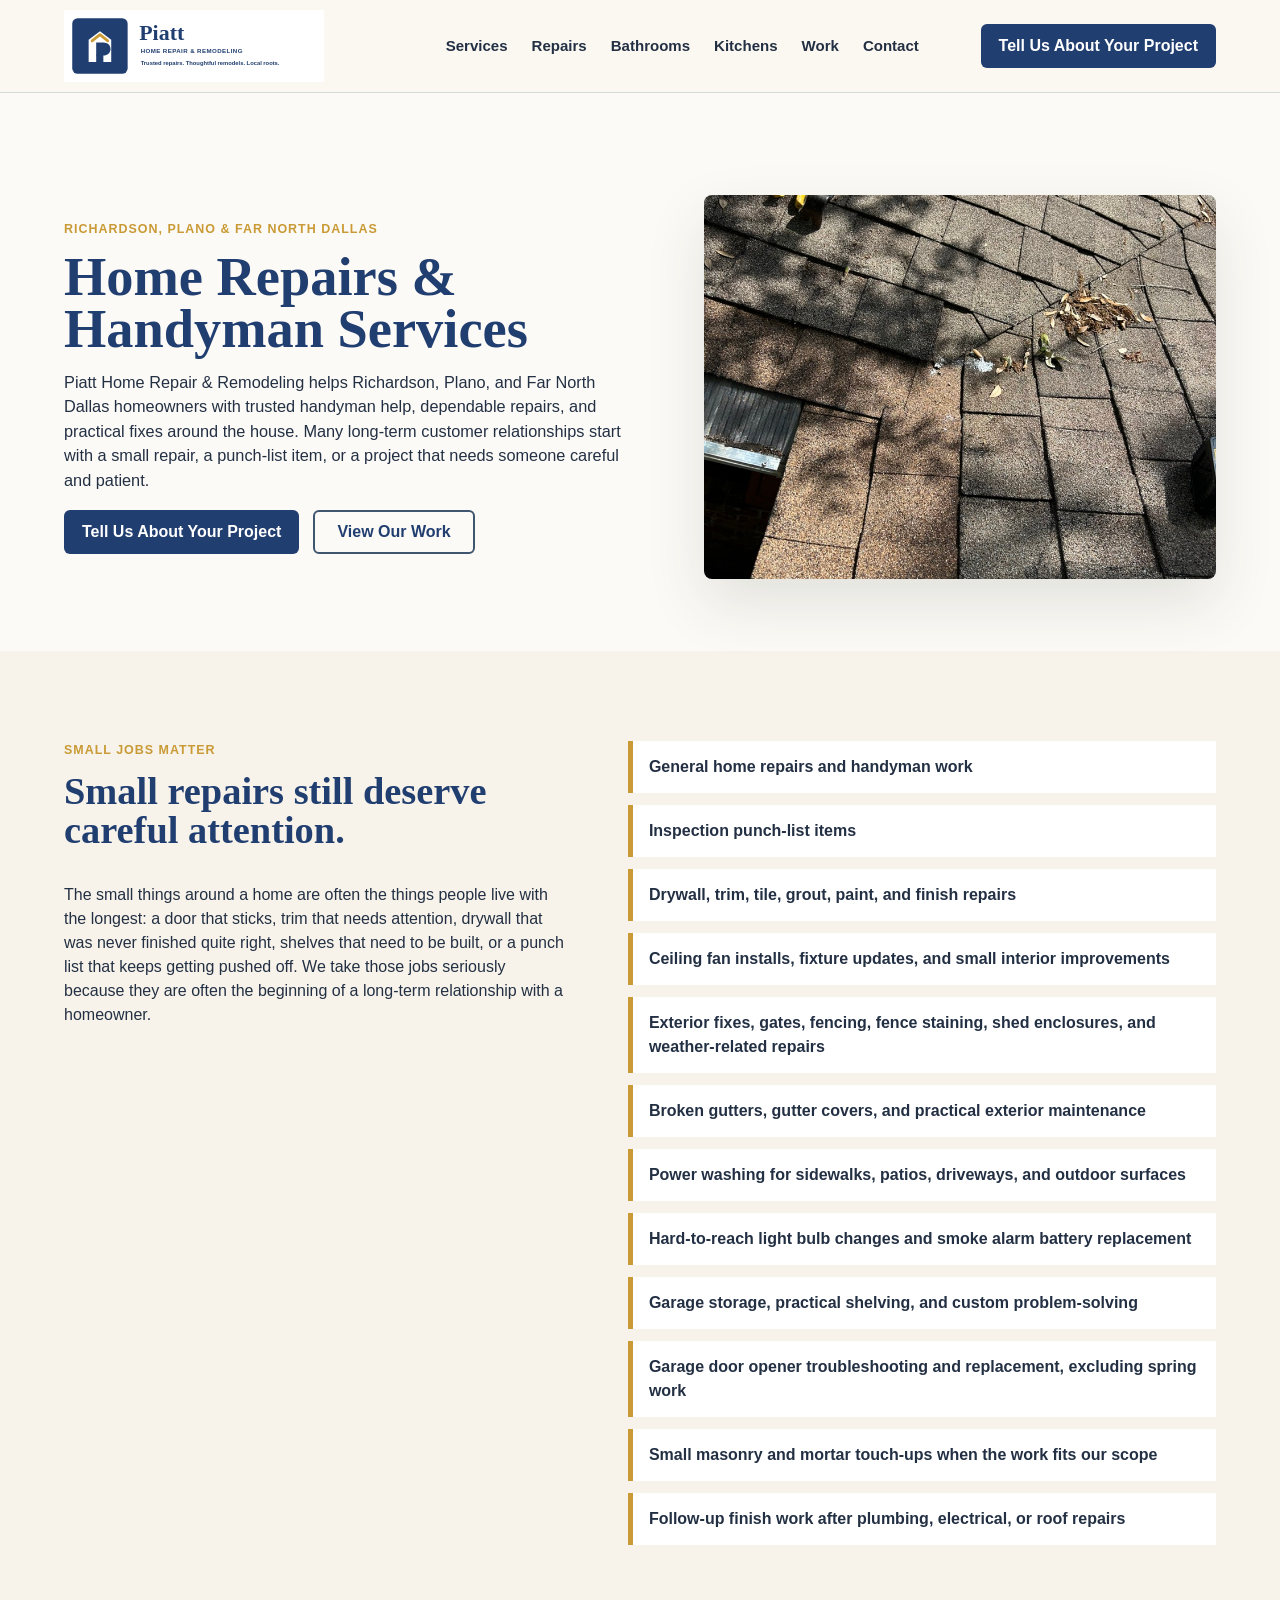
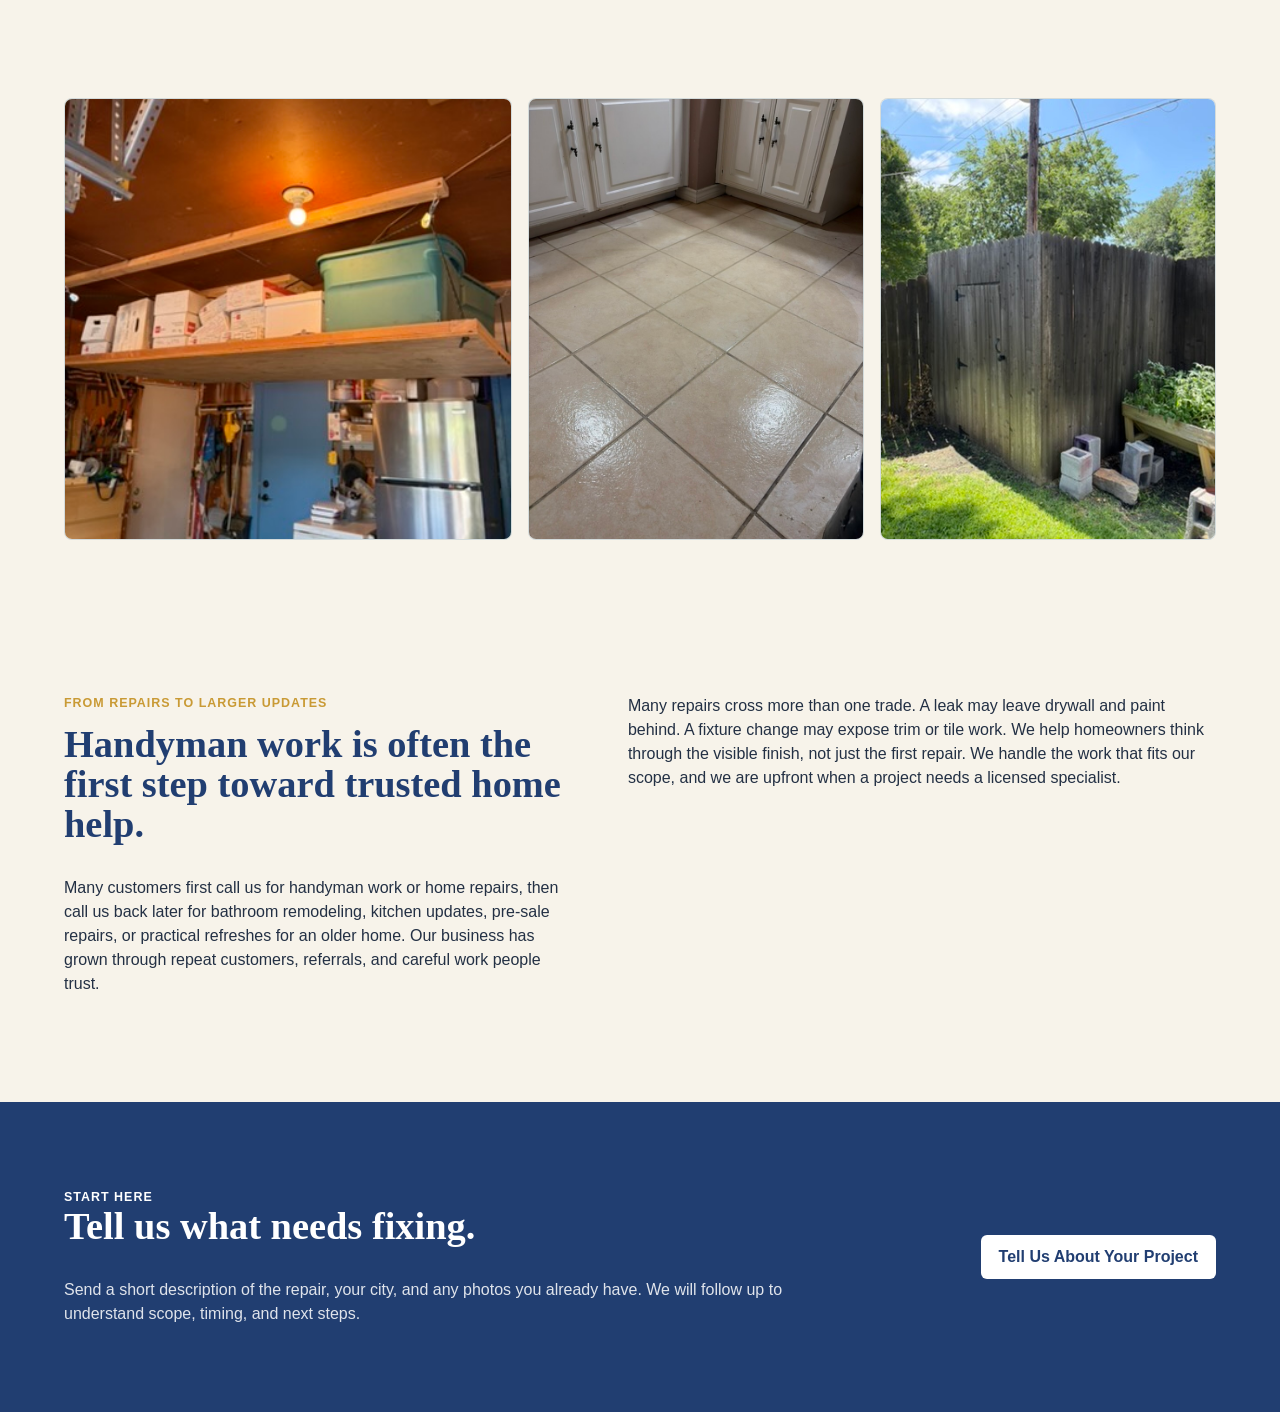
==== home-repairs-handyman-services/index.html @ 03833764 "Add handyman services landing page" ====
<!doctype html>
<html lang="en">
  <head>
    <meta charset="utf-8" />
    <meta name="viewport" content="width=device-width, initial-scale=1" />
    <title>Home Repairs & Handyman Services in Richardson, Plano & Far North Dallas</title>
    <meta
      name="description"
      content="Piatt Home Repair & Remodeling provides trusted handyman help, home repairs, punch-list work, and practical updates for Richardson, Plano, and Far North Dallas homeowners."
    />
    <meta name="robots" content="index, follow, max-image-preview:large" />
    <link rel="canonical" href="https://piatthomerepair.com/home-repairs-handyman-services/" />
    <meta property="og:type" content="website" />
    <meta property="og:title" content="Home Repairs & Handyman Services | Piatt Home Repair & Remodeling" />
    <meta
      property="og:description"
      content="Trusted handyman help, practical home repairs, punch-list work, and careful small repairs for Richardson, Plano, and Far North Dallas homes."
    />
    <meta property="og:url" content="https://piatthomerepair.com/home-repairs-handyman-services/" />
    <meta property="og:image" content="https://piatthomerepair.com/assets/projects/roof-repair.jpg" />
    <link rel="stylesheet" href="/styles.css" />
  </head>
  <body>
    <header class="site-header">
      <a class="brand" href="/" aria-label="Piatt Home Repair & Remodeling home">
        <img src="/assets/piatt-logo-compass-horizontal.svg" alt="Piatt Home Repair & Remodeling" />
      </a>
      <nav class="nav" aria-label="Main navigation">
        <a href="/#services">Services</a>
        <a href="/home-repairs-handyman-services/">Repairs</a>
        <a href="bathroom-remodeling-richardson-plano.html">Bathrooms</a>
        <a href="kitchen-interior-updates-richardson-plano.html">Kitchens</a>
        <a href="/#work">Work</a>
        <a href="/#contact">Contact</a>
      </nav>
      <a class="header-cta" href="/#contact">Tell Us About Your Project</a>
    </header>

    <main>
      <section class="page-hero">
        <div>
          <p class="eyebrow">Richardson, Plano & Far North Dallas</p>
          <h1>Home Repairs & Handyman Services</h1>
          <p class="lead">
            Piatt Home Repair & Remodeling helps Richardson, Plano, and Far North Dallas homeowners with trusted
            handyman help, dependable repairs, and practical fixes around the house. Many long-term customer
            relationships start with a small repair, a punch-list item, or a project that needs someone careful and
            patient.
          </p>
          <div class="actions">
            <a class="button primary" href="/#contact">Tell Us About Your Project</a>
            <a class="button secondary" href="/#work">View Our Work</a>
          </div>
        </div>
        <img src="/assets/projects/roof-repair.jpg" alt="Roof repair work in progress" />
      </section>

      <section class="service-detail">
        <div>
          <p class="eyebrow">Small Jobs Matter</p>
          <h2>Small repairs still deserve careful attention.</h2>
          <p>
            The small things around a home are often the things people live with the longest: a door that sticks, trim
            that needs attention, drywall that was never finished quite right, shelves that need to be built, or a punch
            list that keeps getting pushed off. We take those jobs seriously because they are often the beginning of a
            long-term relationship with a homeowner.
          </p>
        </div>
        <ul class="check-list">
          <li>General home repairs and handyman work</li>
          <li>Inspection punch-list items</li>
          <li>Drywall, trim, tile, grout, paint, and finish repairs</li>
          <li>Ceiling fan installs, fixture updates, and small interior improvements</li>
          <li>Exterior fixes, gates, fencing, fence staining, shed enclosures, and weather-related repairs</li>
          <li>Broken gutters, gutter covers, and practical exterior maintenance</li>
          <li>Power washing for sidewalks, patios, driveways, and outdoor surfaces</li>
          <li>Hard-to-reach light bulb changes and smoke alarm battery replacement</li>
          <li>Garage storage, practical shelving, and custom problem-solving</li>
          <li>Garage door opener troubleshooting and replacement, excluding spring work</li>
          <li>Small masonry and mortar touch-ups when the work fits our scope</li>
          <li>Follow-up finish work after plumbing, electrical, or roof repairs</li>
        </ul>
      </section>

      <section class="project-gallery" aria-label="Home repair project examples">
        <article class="project-card">
          <img
            src="/assets/projects/garage-storage-platform.jpg"
            alt="Winch-powered garage storage platform holding storage bins above a garage floor"
          />
          <div>
            <p class="project-type">Garage storage</p>
            <h3>Winch-powered storage platform built to free up floor space.</h3>
          </div>
        </article>
        <article class="project-card">
          <img src="/assets/projects/tile-grout-repair.jpg" alt="Finished floor tile and grout repair in a home" />
          <div>
            <p class="project-type">Tile repair</p>
            <h3>Broken floor tile and grout repaired so the room feels finished again.</h3>
          </div>
        </article>
        <article class="project-card">
          <img src="/assets/projects/shed-enclosure.jpg" alt="Custom wood shed enclosure and gate in a backyard" />
          <div>
            <p class="project-type">Exterior repair</p>
            <h3>Custom shed enclosure and gate work built to fit the yard.</h3>
          </div>
        </article>
      </section>

      <section class="service-detail">
        <div>
          <p class="eyebrow">From Repairs To Larger Updates</p>
          <h2>Handyman work is often the first step toward trusted home help.</h2>
          <p>
            Many customers first call us for handyman work or home repairs, then call us back later for bathroom
            remodeling, kitchen updates, pre-sale repairs, or practical refreshes for an older home. Our business has
            grown through repeat customers, referrals, and careful work people trust.
          </p>
        </div>
        <p>
          Many repairs cross more than one trade. A leak may leave drywall and paint behind. A fixture change may
          expose trim or tile work. We help homeowners think through the visible finish, not just the first repair. We
          handle the work that fits our scope, and we are upfront when a project needs a licensed specialist.
        </p>
      </section>

      <section class="service-cta">
        <div>
          <p class="eyebrow">Start here</p>
          <h2>Tell us what needs fixing.</h2>
          <p>
            Send a short description of the repair, your city, and any photos you already have. We will follow up to
            understand scope, timing, and next steps.
          </p>
        </div>
        <a class="button primary" href="/#contact">Tell Us About Your Project</a>
      </section>
    </main>
  </body>
</html>
---- styles.css ----
:root {
  --blue: #213e71;
  --gold: #c99a35;
  --cream: #f7f3ea;
  --slate: #40556f;
  --charcoal: #233044;
  --paper: #fcfaf6;
  --white: #ffffff;
}

* {
  box-sizing: border-box;
}

html {
  scroll-behavior: smooth;
}

body {
  margin: 0;
  background: var(--paper);
  color: var(--charcoal);
  font-family: Arial, Helvetica, sans-serif;
  line-height: 1.5;
}

a {
  color: inherit;
  text-decoration: none;
}

.site-header {
  position: sticky;
  top: 0;
  z-index: 5;
  display: grid;
  grid-template-columns: minmax(220px, 320px) 1fr auto;
  align-items: center;
  gap: 28px;
  padding: 10px clamp(22px, 5vw, 72px);
  background: rgba(251, 248, 241, 0.96);
  border-bottom: 1px solid rgba(54, 95, 109, 0.2);
  backdrop-filter: blur(12px);
}

.brand img {
  display: block;
  width: min(260px, 100%);
  height: auto;
}

.nav {
  display: flex;
  justify-content: center;
  gap: 24px;
  font-size: 0.94rem;
  font-weight: 700;
}

.nav a {
  color: var(--charcoal);
}

.header-cta,
.button,
.contact-card button {
  display: inline-flex;
  align-items: center;
  justify-content: center;
  min-height: 44px;
  border-radius: 6px;
  font-weight: 800;
  letter-spacing: 0;
}

.header-cta,
.button.primary,
.contact-card button {
  background: var(--blue);
  color: var(--white);
  padding: 0 18px;
}

.hero {
  display: grid;
  grid-template-columns: minmax(0, 0.95fr) minmax(360px, 1.05fr);
  gap: clamp(28px, 5vw, 70px);
  align-items: center;
  padding: clamp(28px, 4vw, 48px) clamp(22px, 5vw, 72px) 28px;
}

.eyebrow {
  margin: 0 0 12px;
  color: var(--gold);
  font-size: 0.78rem;
  font-weight: 900;
  letter-spacing: 0.08em;
  text-transform: uppercase;
}

h1,
h2,
h3,
p {
  margin-top: 0;
}

h1 {
  max-width: 720px;
  margin-bottom: 14px;
  color: var(--blue);
  font-family: Georgia, "Times New Roman", serif;
  font-size: clamp(2.25rem, 4.25vw, 4.25rem);
  line-height: 0.96;
  letter-spacing: 0;
}

h2 {
  color: var(--blue);
  font-family: Georgia, "Times New Roman", serif;
  font-size: clamp(2rem, 3vw, 3.3rem);
  line-height: 1.04;
  letter-spacing: 0;
}

h3 {
  margin-bottom: 10px;
  color: var(--blue);
  font-size: 1.08rem;
}

.lead {
  max-width: 670px;
  margin-bottom: 18px;
  font-size: clamp(1.02rem, 1.25vw, 1.16rem);
}

.actions {
  display: flex;
  flex-wrap: wrap;
  gap: 14px;
}

.button {
  padding: 0 22px;
}

.button.secondary {
  border: 2px solid var(--slate);
  color: var(--blue);
}

.hero-card {
  overflow: hidden;
  border: 1px solid rgba(54, 95, 109, 0.24);
  border-radius: 8px;
  background: var(--cream);
  box-shadow: 0 24px 60px rgba(34, 48, 43, 0.12);
}

.hero-logo-panel {
  display: grid;
  place-items: center;
  min-height: 210px;
  padding: 30px;
  background: var(--blue);
}

.hero-logo-panel img {
  display: block;
  width: min(460px, 100%);
  height: auto;
}

.trust-panel {
  display: grid;
  gap: 4px;
  padding: 22px 24px;
  border-top: 6px solid var(--gold);
  color: var(--charcoal);
  font-size: 1rem;
}

.trust-panel strong {
  color: var(--blue);
  font-size: 1.25rem;
}

.trust-strip {
  display: grid;
  grid-template-columns: repeat(4, minmax(0, 1fr));
  gap: 1px;
  margin: 0 clamp(22px, 5vw, 72px);
  overflow: hidden;
  border: 1px solid rgba(54, 95, 109, 0.22);
  border-radius: 8px;
  background: rgba(54, 95, 109, 0.22);
}

.trust-strip span {
  min-height: 70px;
  display: grid;
  place-items: center;
  padding: 16px;
  background: var(--white);
  color: var(--blue);
  font-weight: 800;
  text-align: center;
}

.repeat-section,
.judgment-section,
.section,
.proof-section,
.whole-project-section,
.pricing-band,
.about-band,
.contact-section {
  padding: clamp(60px, 8vw, 105px) clamp(22px, 5vw, 72px);
}

.repeat-section,
.judgment-section,
.whole-project-section,
.pricing-band {
  display: grid;
  grid-template-columns: minmax(0, 0.9fr) minmax(320px, 1fr);
  gap: 32px;
  align-items: center;
}

.repeat-section p:last-child,
.whole-project-section p:last-child,
.pricing-band p:last-child {
  max-width: 620px;
  margin: 0;
  font-size: 1.16rem;
}

.judgment-section {
  background: var(--cream);
}

.judgment-copy {
  max-width: 680px;
}

.judgment-copy p:last-child {
  margin-bottom: 0;
}

.section-heading {
  max-width: 850px;
  margin-bottom: 30px;
}

.section-heading p:last-child {
  max-width: 780px;
  margin-bottom: 0;
  font-size: 1.08rem;
}

.service-grid {
  display: grid;
  grid-template-columns: repeat(3, minmax(0, 1fr));
  gap: 16px;
}

.service-card {
  display: block;
  min-height: 210px;
  padding: 24px;
  border: 1px solid rgba(54, 95, 109, 0.24);
  border-radius: 8px;
  background: var(--white);
}

.service-card:nth-child(2),
.service-card:nth-child(4) {
  background: var(--cream);
}

.service-card p:last-child {
  margin-bottom: 0;
}

.proof-section {
  display: grid;
  grid-template-columns: minmax(0, 0.72fr) minmax(420px, 1fr);
  gap: clamp(28px, 5vw, 72px);
  align-items: start;
  background: var(--blue);
  color: var(--white);
}

.proof-section h2,
.proof-section .eyebrow {
  color: var(--white);
}

.proof-copy p {
  max-width: 590px;
  color: rgba(255, 255, 255, 0.86);
}

.featured-before-after {
  display: grid;
  grid-template-columns: repeat(2, minmax(0, 1fr));
  gap: 14px;
}

.featured-before-after figure,
.project-card {
  margin: 0;
  overflow: hidden;
  border-radius: 8px;
  background: var(--paper);
}

.featured-before-after img,
.project-card img,
.workshop-note img {
  display: block;
  width: 100%;
  height: 100%;
  object-fit: cover;
}

.featured-before-after img {
  aspect-ratio: 4 / 5;
}

figcaption {
  padding: 12px 14px;
  color: var(--charcoal);
  font-size: 0.88rem;
  font-weight: 800;
}

.project-gallery {
  display: grid;
  grid-template-columns: 1.2fr repeat(2, minmax(0, 0.9fr));
  gap: 16px;
  padding: clamp(22px, 5vw, 72px);
  background: var(--cream);
}

.project-card {
  border: 1px solid rgba(54, 95, 109, 0.2);
}

.project-card.large {
  grid-row: span 2;
}

.project-card img {
  aspect-ratio: 4 / 3;
}

.project-card.large img {
  aspect-ratio: 4 / 3.3;
}

.project-card div {
  padding: 18px;
}

.project-type {
  margin-bottom: 8px;
  color: var(--gold);
  font-size: 0.76rem;
  font-weight: 900;
  letter-spacing: 0.08em;
  text-transform: uppercase;
}

.project-card h3 {
  margin: 0;
  line-height: 1.25;
}

.about-band {
  display: grid;
  grid-template-columns: minmax(0, 0.9fr) minmax(320px, 1fr);
  gap: 32px;
  align-items: center;
  background: var(--cream);
}

.pricing-band {
  border-top: 1px solid rgba(64, 85, 111, 0.18);
  border-bottom: 1px solid rgba(64, 85, 111, 0.18);
  background: var(--white);
}

.about-copy > p {
  margin: 0;
  font-size: 1.14rem;
}

.workshop-note {
  display: grid;
  grid-template-columns: minmax(130px, 0.5fr) minmax(0, 1fr);
  gap: 18px;
  align-items: stretch;
  margin-top: 24px;
  overflow: hidden;
  border: 1px solid rgba(54, 95, 109, 0.24);
  border-radius: 8px;
  background: var(--white);
}

.workshop-note img {
  min-height: 220px;
}

.workshop-note div {
  padding: 18px 18px 18px 0;
}

.workshop-note p:last-child {
  margin: 0;
  font-size: 1rem;
}

.contact-section {
  display: grid;
  grid-template-columns: minmax(0, 0.85fr) minmax(340px, 0.8fr);
  gap: clamp(28px, 5vw, 72px);
}

.contact-section p {
  max-width: 620px;
  font-size: 1.08rem;
}

.contact-card {
  display: grid;
  gap: 16px;
  padding: 24px;
  border: 1px solid rgba(54, 95, 109, 0.24);
  border-radius: 8px;
  background: var(--white);
}

.form-note {
  margin: 0;
  padding: 12px;
  border-left: 4px solid var(--gold);
  background: var(--cream);
  color: var(--charcoal);
  font-size: 0.92rem;
}

.botcheck {
  display: none;
}

label {
  display: grid;
  gap: 7px;
  color: var(--blue);
  font-size: 0.88rem;
  font-weight: 800;
}

input,
select,
textarea {
  width: 100%;
  border: 1px solid rgba(54, 95, 109, 0.42);
  border-radius: 6px;
  padding: 12px;
  background: var(--paper);
  color: var(--charcoal);
  font: inherit;
}

textarea {
  min-height: 115px;
  resize: vertical;
}

.contact-card button {
  width: 100%;
  border: 0;
  cursor: pointer;
}

.email-fallback {
  color: var(--blue);
  font-size: 0.95rem;
  font-weight: 800;
  text-align: center;
  text-decoration: underline;
  text-underline-offset: 3px;
}

.thanks-section {
  min-height: calc(100vh - 92px);
  padding: clamp(80px, 12vw, 150px) clamp(22px, 5vw, 72px);
}

.thanks-section h1 {
  max-width: 860px;
}

.page-hero {
  display: grid;
  grid-template-columns: minmax(0, 0.9fr) minmax(340px, 0.8fr);
  gap: clamp(28px, 5vw, 70px);
  align-items: center;
  padding: clamp(54px, 8vw, 110px) clamp(22px, 5vw, 72px) clamp(38px, 6vw, 72px);
}

.page-hero img {
  display: block;
  width: 100%;
  aspect-ratio: 4 / 3;
  border-radius: 8px;
  object-fit: cover;
  box-shadow: 0 24px 60px rgba(34, 48, 43, 0.12);
}

.service-detail {
  display: grid;
  grid-template-columns: minmax(0, 0.85fr) minmax(320px, 1fr);
  gap: clamp(28px, 5vw, 72px);
  padding: clamp(54px, 7vw, 92px) clamp(22px, 5vw, 72px);
}

.service-detail:nth-of-type(even) {
  background: var(--cream);
}

.check-list {
  display: grid;
  gap: 12px;
  margin: 0;
  padding: 0;
  list-style: none;
}

.check-list li {
  padding: 14px 16px;
  border-left: 5px solid var(--gold);
  background: var(--white);
  color: var(--charcoal);
  font-weight: 700;
}

.service-cta {
  display: grid;
  grid-template-columns: minmax(0, 1fr) auto;
  gap: 24px;
  align-items: center;
  padding: clamp(48px, 7vw, 86px) clamp(22px, 5vw, 72px);
  background: var(--blue);
  color: var(--white);
}

.service-cta h2,
.service-cta .eyebrow {
  color: var(--white);
}

.service-cta p {
  max-width: 740px;
  margin-bottom: 0;
  color: rgba(255, 255, 255, 0.86);
}

.service-cta .button.primary {
  background: var(--white);
  color: var(--blue);
}

@media (max-width: 980px) {
  .site-header,
  .hero,
  .page-hero,
  .repeat-section,
  .proof-section,
  .whole-project-section,
  .pricing-band,
  .about-band,
  .contact-section,
  .service-detail,
  .service-cta {
    grid-template-columns: 1fr;
  }

  .project-gallery {
    grid-template-columns: repeat(2, minmax(0, 1fr));
  }

  .project-card.large {
    grid-row: auto;
  }

  .nav {
    justify-content: flex-start;
    flex-wrap: wrap;
  }

  .header-cta {
    justify-self: start;
  }

  .service-grid {
    grid-template-columns: repeat(2, minmax(0, 1fr));
  }

  .trust-strip {
    grid-template-columns: repeat(2, minmax(0, 1fr));
  }
}

@media (max-width: 640px) {
  .site-header {
    position: static;
    gap: 12px;
  }

  .nav {
    gap: 14px;
  }

  .hero {
    padding-top: 36px;
  }

  h1 {
    font-size: 2.75rem;
  }

  .service-grid,
  .trust-strip,
  .featured-before-after,
  .project-gallery,
  .workshop-note {
    grid-template-columns: 1fr;
  }

  .workshop-note div {
    padding: 18px;
  }
}
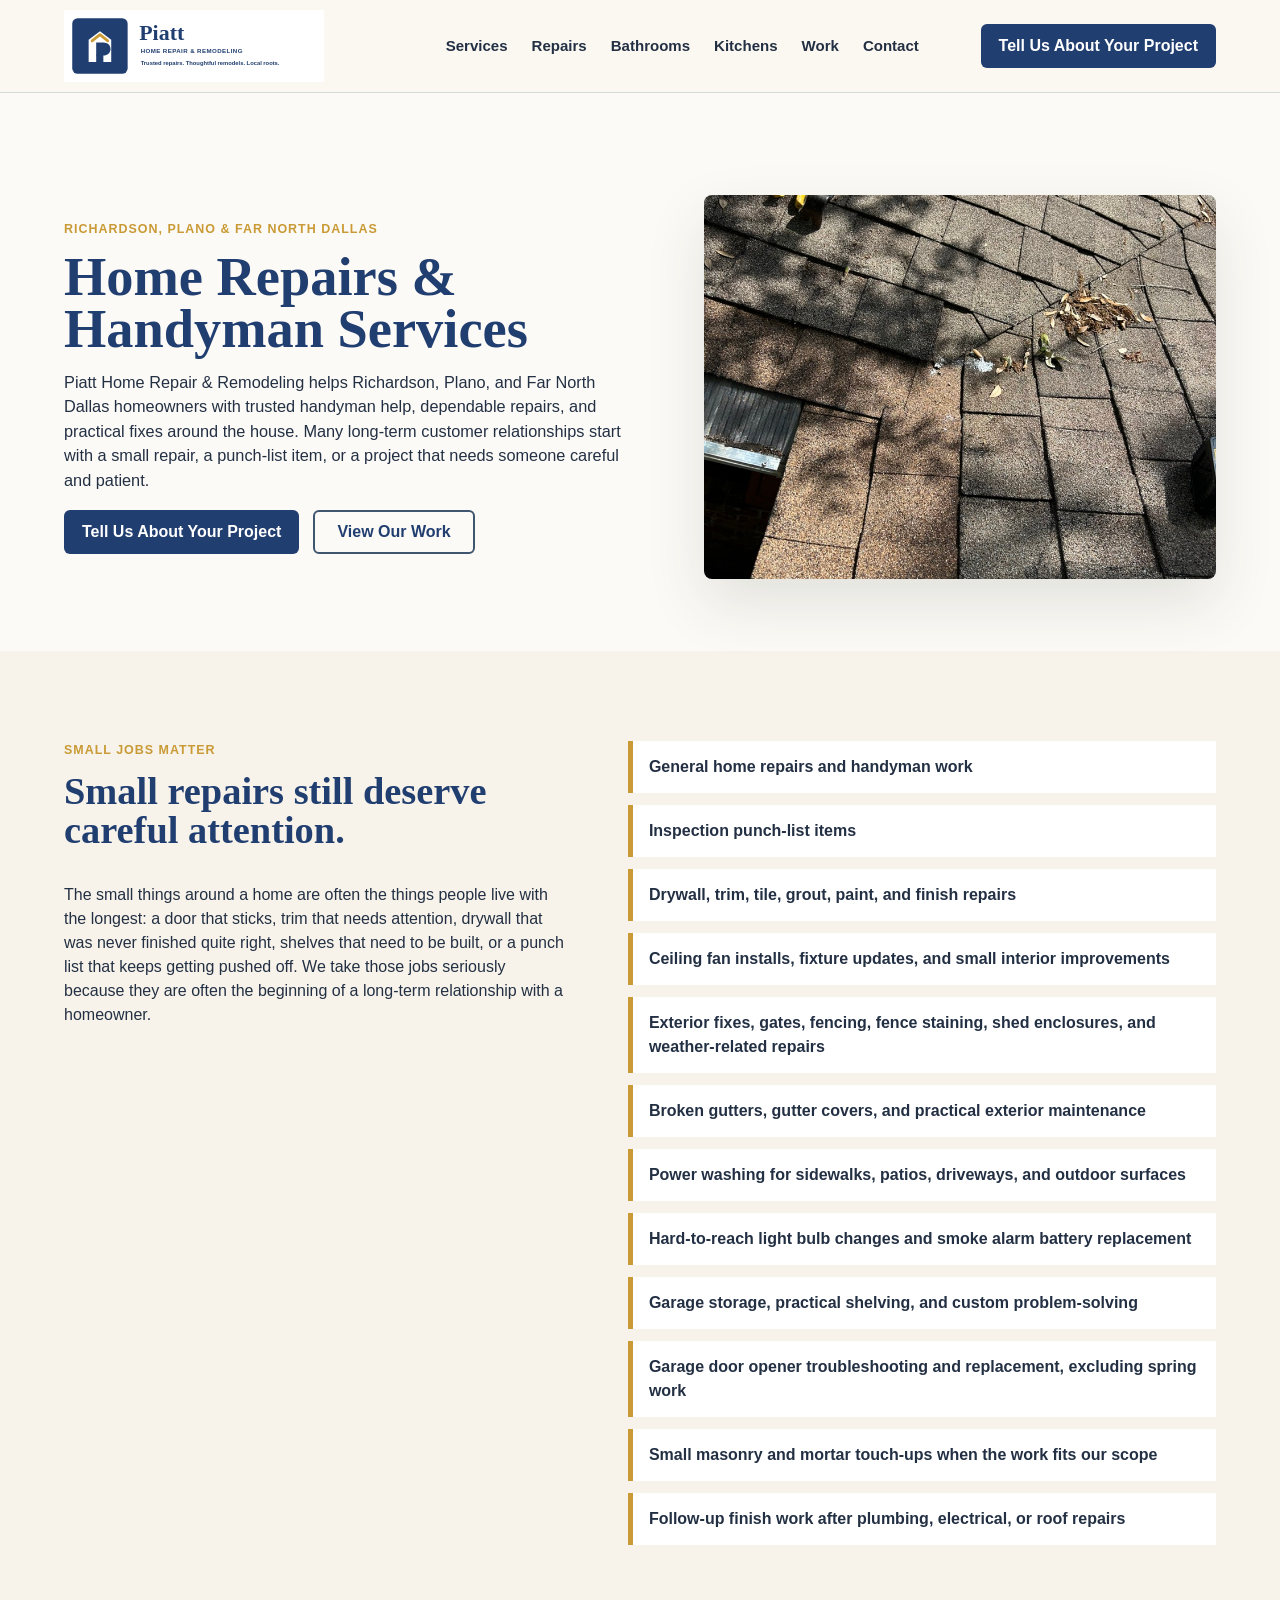
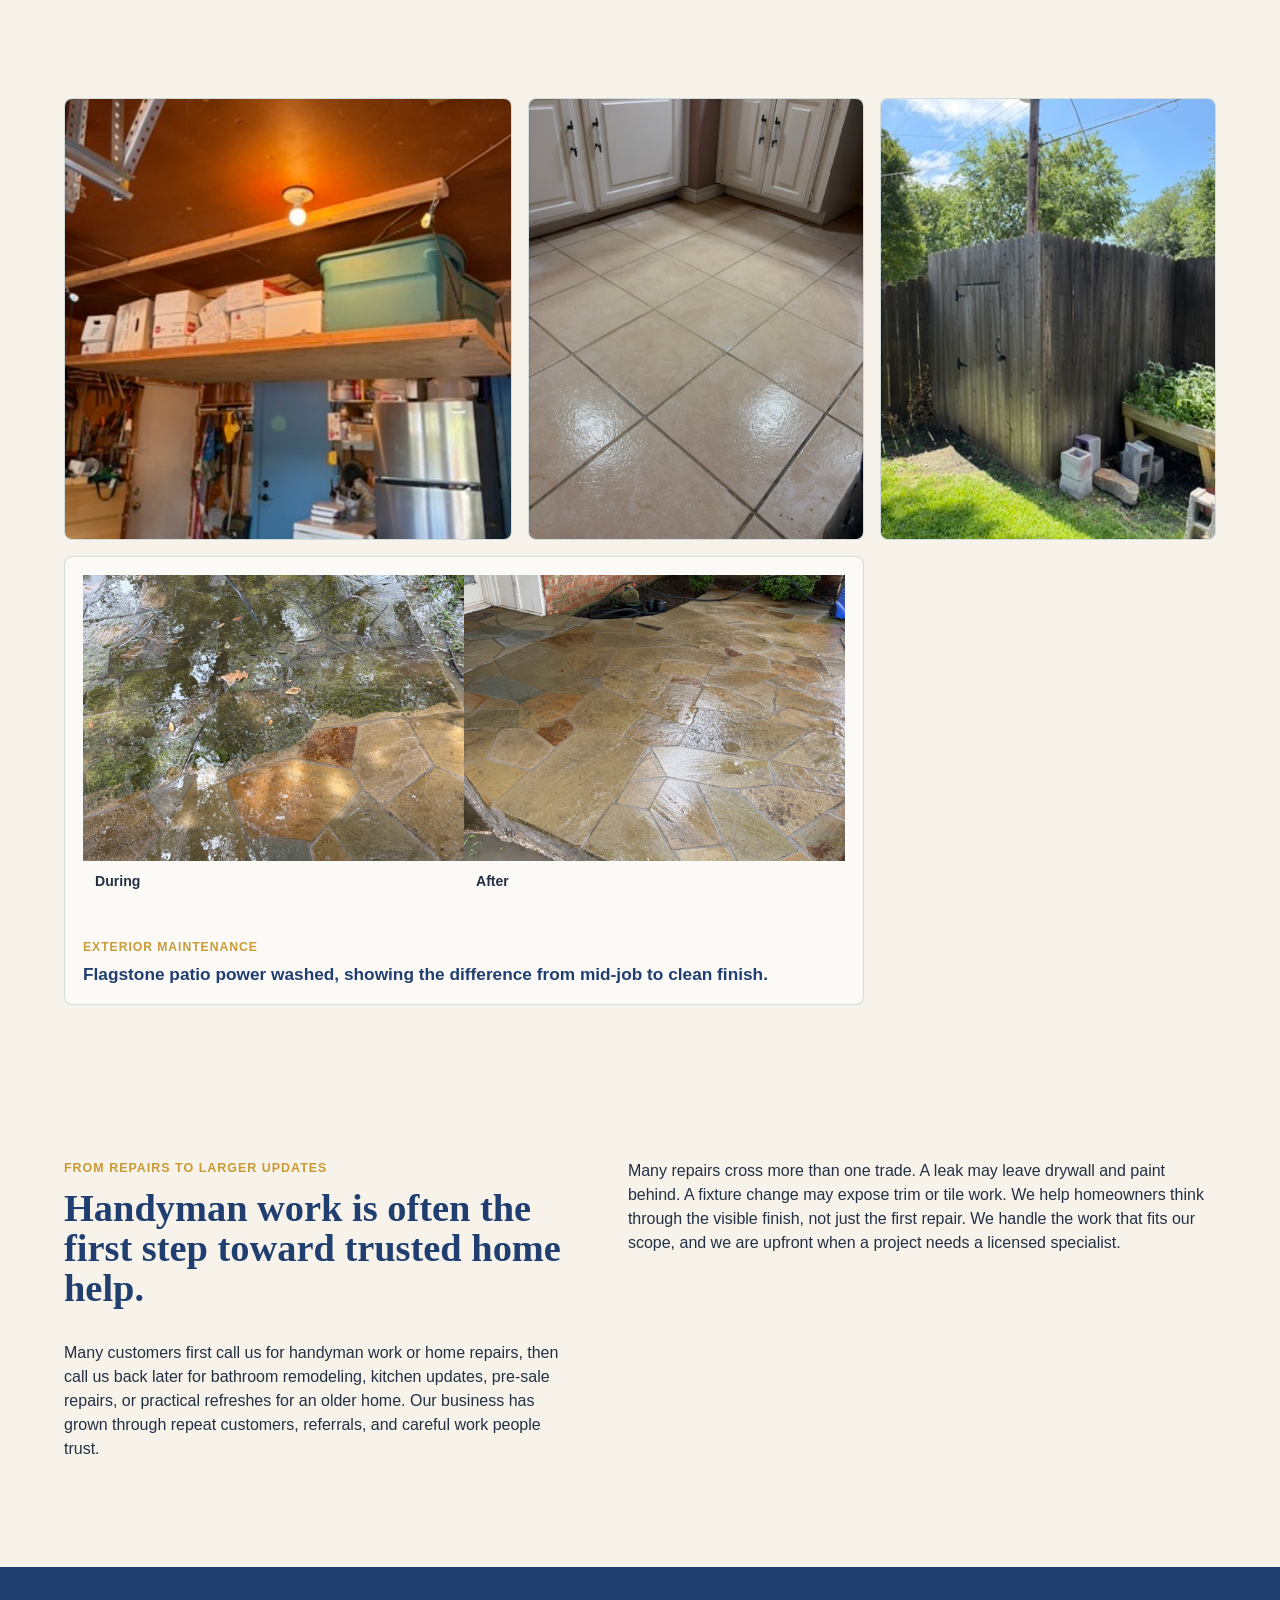
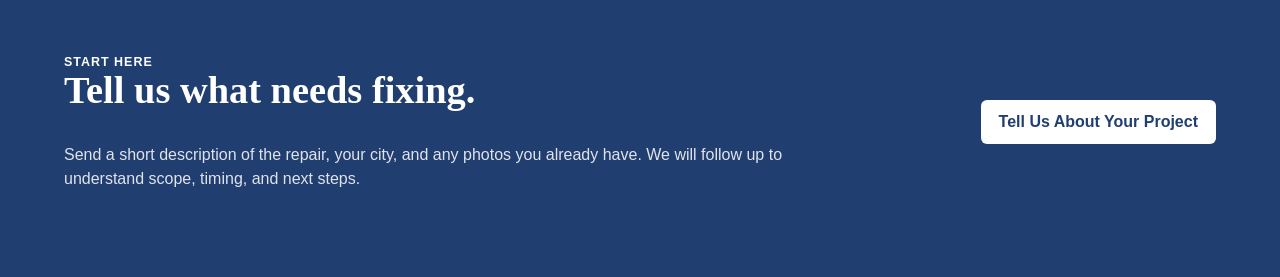
==== commit 748c6147: "Add power washing before and after photos" ====
--- a/home-repairs-handyman-services/index.html
+++ b/home-repairs-handyman-services/index.html
@@ -107,6 +107,25 @@
             <h3>Custom shed enclosure and gate work built to fit the yard.</h3>
           </div>
         </article>
+        <article class="project-card before-after-card">
+          <div class="before-after-images" aria-label="Power washing progress and finished result">
+            <figure>
+              <img
+                src="/assets/projects/power-washing-halfway-flagstone.jpg"
+                alt="Flagstone patio halfway through power washing"
+              />
+              <figcaption>During</figcaption>
+            </figure>
+            <figure>
+              <img src="/assets/projects/power-washed-stone-patio.jpg" alt="Clean wet flagstone patio after power washing" />
+              <figcaption>After</figcaption>
+            </figure>
+          </div>
+          <div>
+            <p class="project-type">Exterior maintenance</p>
+            <h3>Flagstone patio power washed, showing the difference from mid-job to clean finish.</h3>
+          </div>
+        </article>
       </section>
 
       <section class="service-detail">
--- a/styles.css
+++ b/styles.css
@@ -353,6 +353,10 @@
   grid-row: span 2;
 }
 
+.project-card.before-after-card {
+  grid-column: span 2;
+}
+
 .project-card img {
   aspect-ratio: 4 / 3;
 }
@@ -363,6 +367,29 @@
 
 .project-card div {
   padding: 18px;
+}
+
+.before-after-images {
+  display: grid;
+  grid-template-columns: repeat(2, minmax(0, 1fr));
+  gap: 0;
+  padding: 0;
+}
+
+.before-after-images figure {
+  margin: 0;
+  overflow: hidden;
+  background: var(--paper);
+}
+
+.before-after-images img {
+  height: auto;
+  aspect-ratio: 4 / 3;
+}
+
+.before-after-images figcaption {
+  padding: 10px 12px;
+  background: var(--paper);
 }
 
 .project-type {
@@ -638,10 +665,15 @@
   .trust-strip,
   .featured-before-after,
   .project-gallery,
+  .before-after-images,
   .workshop-note {
     grid-template-columns: 1fr;
   }
 
+  .project-card.before-after-card {
+    grid-column: auto;
+  }
+
   .workshop-note div {
     padding: 18px;
   }
